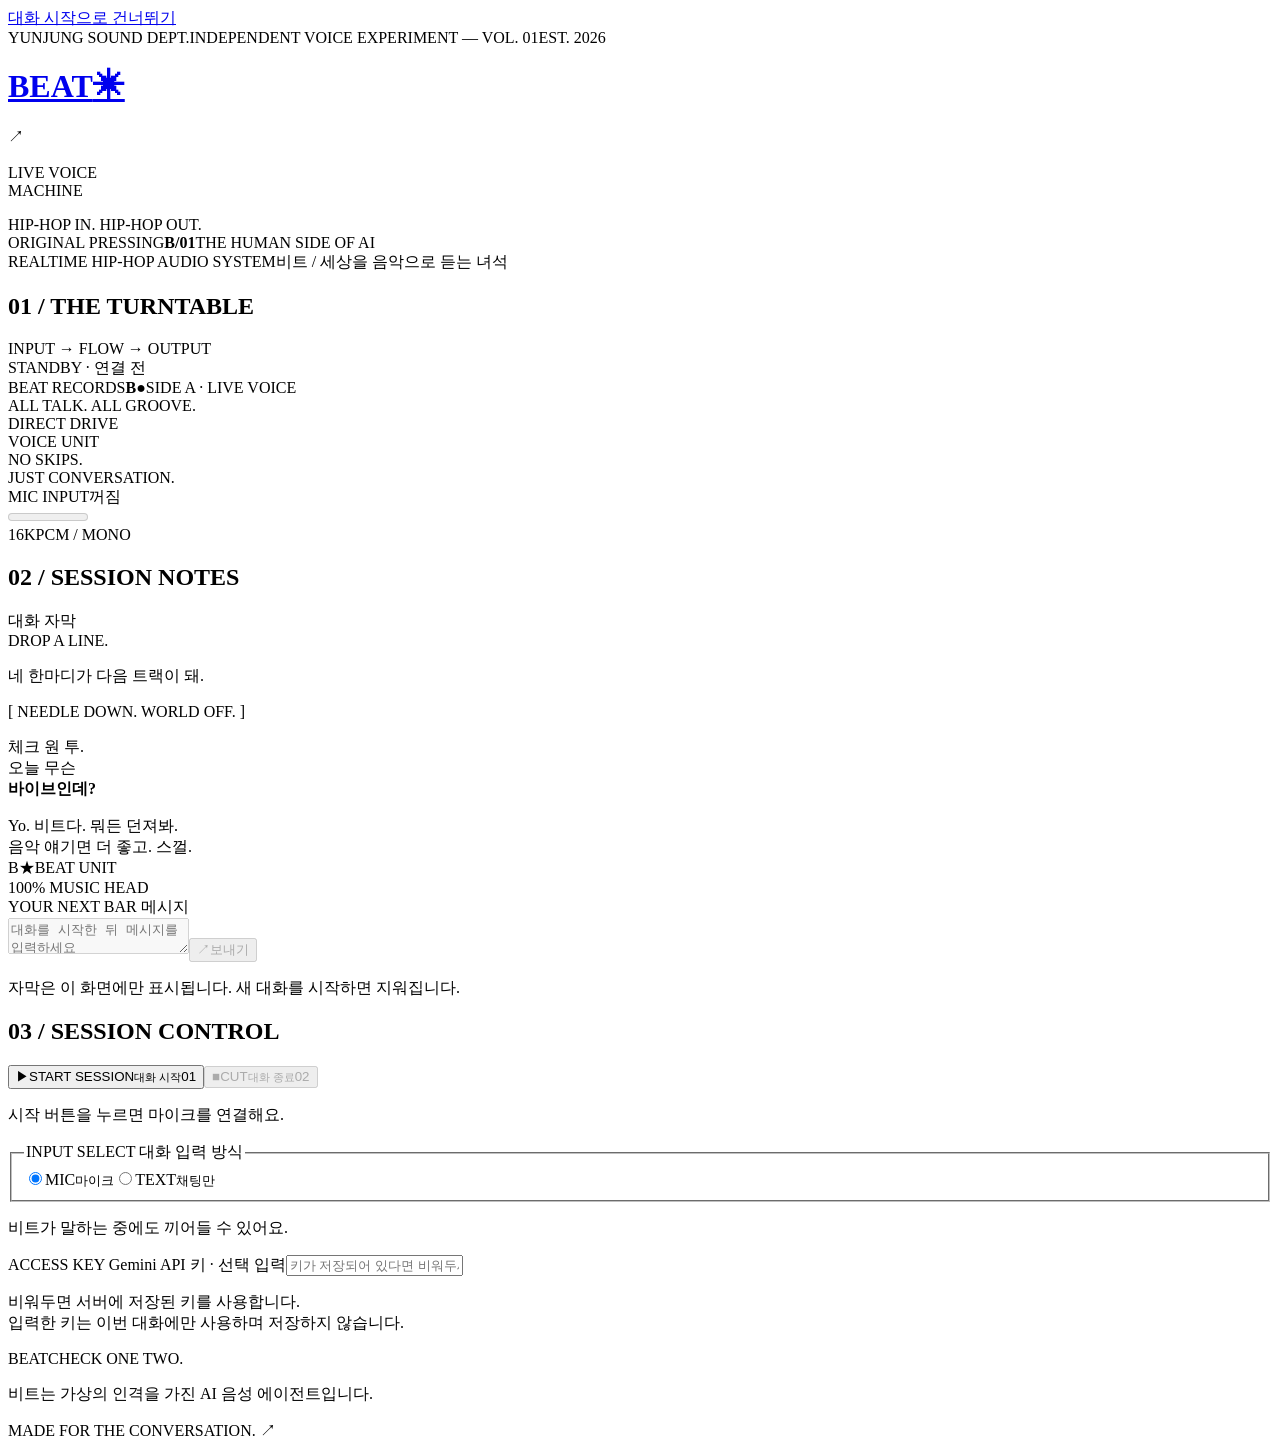
==== Yunjung/index.html @ 175ecb57 "0923 Update" ====
<!doctype html>
<html lang="ko">
<head>
  <meta charset="UTF-8">
  <meta name="viewport" content="width=device-width, initial-scale=1">
  <meta name="theme-color" content="#20201e">
  <title>BEAT — Live Voice Machine</title>
  <link rel="stylesheet" href="/style.css">
  <script type="module" src="/app.js"></script>
</head>
<body data-state="idle">
  <a class="skip-link" href="#start">대화 시작으로 건너뛰기</a>
  <div class="machine">
    <header class="masthead">
      <div class="topline"><span>YUNJUNG SOUND DEPT.</span><span>INDEPENDENT VOICE EXPERIMENT — VOL. 01</span><span class="edition">EST. 2026</span></div>
      <div class="identity">
        <h1><a href="/" class="brand" aria-label="비트 BEAT 홈">BEAT<span class="brand-dot" aria-hidden="true">✳</span></a></h1>
        <div class="identity-note"><span class="unit-mark" aria-hidden="true">↗</span><p>LIVE VOICE<br>MACHINE</p><span class="mono">HIP-HOP IN. HIP-HOP OUT.</span></div>
        <div class="identity-stamp" aria-hidden="true"><span>ORIGINAL PRESSING</span><strong>B/01</strong><span>THE HUMAN SIDE OF AI</span></div>
      </div>
      <div class="header-strip"><span>REALTIME HIP-HOP AUDIO SYSTEM</span><span class="strip-right">비트 / 세상을 음악으로 듣는 녀석</span></div>
    </header>

    <main>
      <section class="deck" aria-labelledby="deck-title">
        <div class="deck-top"><h2 id="deck-title">01 / THE TURNTABLE</h2><span class="mono">INPUT → FLOW → OUTPUT</span></div>
        <div class="status-strip"><div class="status" role="status"><span class="dot" aria-hidden="true"></span><span id="status">STANDBY · 연결 전</span></div><span class="signal-dots" aria-hidden="true"><i></i><i></i><i></i></span></div>
        <div class="turntable" aria-hidden="true">
          <div class="platter"><div class="vinyl"><div class="record-label"><span>BEAT RECORDS</span><strong>B<span>●</span></strong><span>SIDE A · LIVE VOICE</span><span class="spindle"></span></div><span class="record-etch">ALL TALK. ALL GROOVE.</span></div></div>
          <div class="tonearm-base"></div><div class="tonearm"><span></span></div>
          <div class="deck-corner"><span class="power-led"></span><span>DIRECT DRIVE<br>VOICE UNIT</span></div>
          <span class="vinyl-caption">NO SKIPS.<br>JUST CONVERSATION.</span>
        </div>
        <div class="deck-bottom"><div class="meter-wrap"><div class="meter-label"><label for="level">MIC INPUT</label><span id="mic-state">꺼짐</span></div><meter id="level" min="0" max="1" value="0" aria-label="마이크 입력 크기"></meter></div><span class="format-label">16K<span>PCM / MONO</span></span></div>
      </section>

      <aside class="conversation paper" aria-labelledby="conversation-title">
        <span class="tape" aria-hidden="true"></span>
        <div class="panel-heading"><h2 id="conversation-title">02 / SESSION NOTES</h2><span class="mono">대화 자막</span></div>
        <div class="paper-intro"><span class="sticker">DROP A LINE.</span><p>네 한마디가 다음 트랙이 돼.</p></div>
        <div id="transcript" role="log" aria-label="대화 자막" aria-live="polite" tabindex="0">
          <div class="empty"><span class="empty-index">[ NEEDLE DOWN. WORLD OFF. ]</span><p>체크 원 투.<br>오늘 무슨<br><strong>바이브인데?</strong></p><span>Yo. 비트다. 뭐든 던져봐.<br>음악 얘기면 더 좋고. 스껄.</span><div class="mascot-slot" aria-hidden="true"><span class="mascot-badge">B<span>★</span></span><span>BEAT UNIT<br>100% MUSIC HEAD</span></div></div>
        </div>
        <form id="chat-form"><label for="chat-input">YOUR NEXT BAR <span>메시지</span></label><div class="message-row"><textarea id="chat-input" rows="2" maxlength="2000" placeholder="대화를 시작한 뒤 메시지를 입력하세요" disabled></textarea><button id="send" type="submit" disabled aria-label="메시지 보내기"><span aria-hidden="true">↗</span>보내기</button></div></form>
        <p class="caption">자막은 이 화면에만 표시됩니다. 새 대화를 시작하면 지워집니다.</p>
      </aside>

      <section class="control-panel" aria-labelledby="controls-title">
        <div class="session-controls"><h2 id="controls-title">03 / SESSION CONTROL</h2><div class="controls"><button id="start" class="primary"><span class="pad-icon" aria-hidden="true">▶</span><span>START SESSION<small>대화 시작</small></span><span class="pad-number" aria-hidden="true">01</span></button><button id="stop" disabled><span class="pad-icon" aria-hidden="true">■</span><span>CUT<small>대화 종료</small></span><span class="pad-number" aria-hidden="true">02</span></button></div><p id="hint">시작 버튼을 누르면 마이크를 연결해요.</p><p id="notice" role="alert" hidden></p></div>
        <div class="input-controls"><fieldset id="input-mode"><legend>INPUT SELECT <span>대화 입력 방식</span></legend><div class="mode-switch"><label><input type="radio" name="mode" value="voice" checked><span>MIC<small>마이크</small></span></label><label><input type="radio" name="mode" value="chat"><span>TEXT<small>채팅만</small></span></label></div></fieldset><p class="control-note">비트가 말하는 중에도 끼어들 수 있어요.</p></div>
        <div class="key-field"><label for="api-key">ACCESS KEY <span>Gemini API 키 · 선택 입력</span></label><input id="api-key" type="password" autocomplete="off" spellcheck="false" maxlength="512" placeholder="키가 저장되어 있다면 비워두세요" aria-describedby="key-help"><p id="key-help">비워두면 서버에 저장된 키를 사용합니다.<br>입력한 키는 이번 대화에만 사용하며 저장하지 않습니다.</p></div>
      </section>
    </main>
    <footer><span class="footer-brand">BEAT<span>CHECK ONE TWO.</span></span><p>비트는 가상의 인격을 가진 AI 음성 에이전트입니다.</p><span class="mono">MADE FOR THE CONVERSATION. ↗</span></footer>
  </div>
</body>
</html>
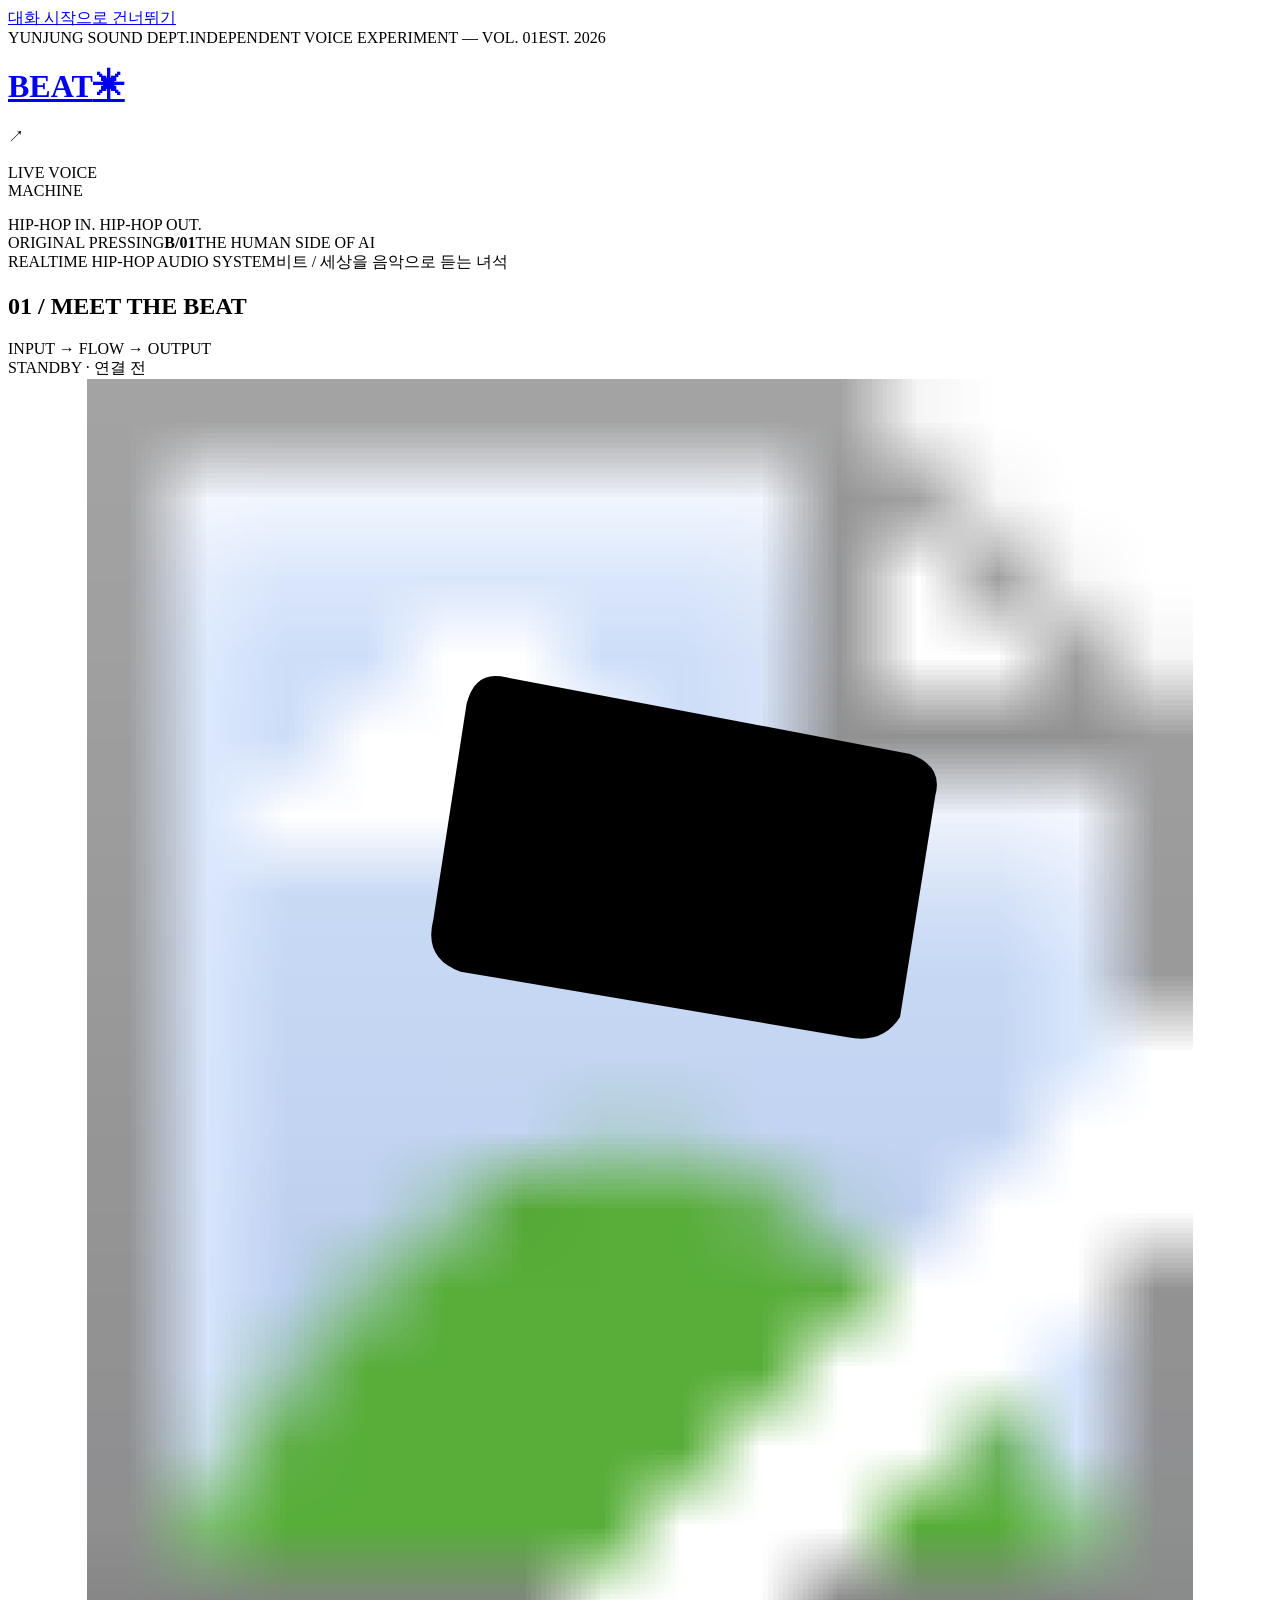
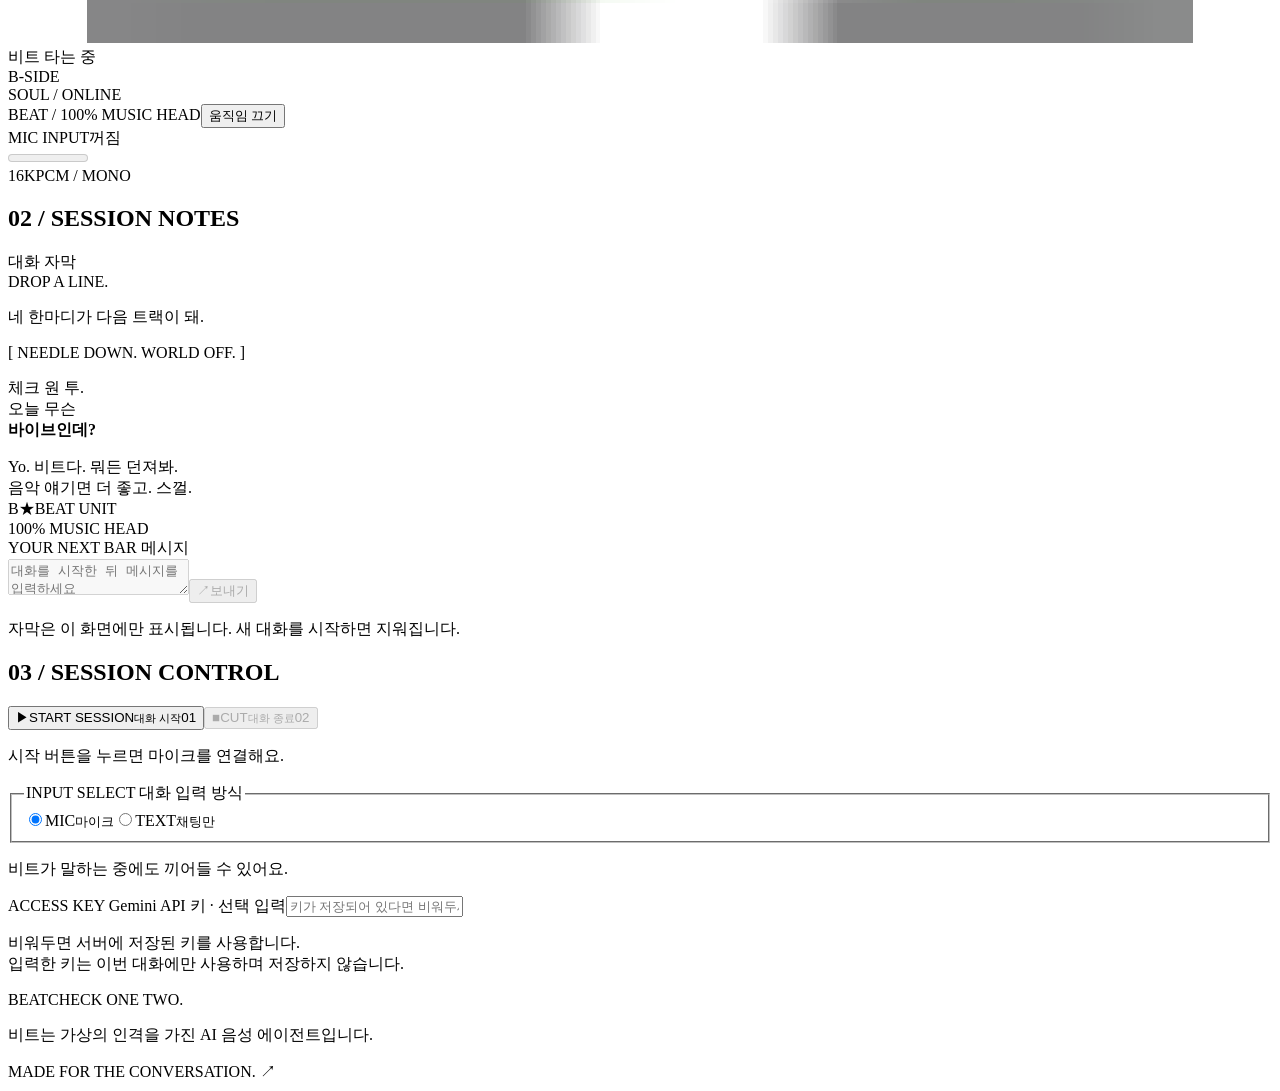
==== commit 41b06275: "0929 Update" ====
--- a/Yunjung/index.html
+++ b/Yunjung/index.html
@@ -23,14 +23,29 @@
 
     <main>
       <section class="deck" aria-labelledby="deck-title">
-        <div class="deck-top"><h2 id="deck-title">01 / THE TURNTABLE</h2><span class="mono">INPUT → FLOW → OUTPUT</span></div>
+        <div class="deck-top"><h2 id="deck-title">01 / MEET THE BEAT</h2><span class="mono">INPUT → FLOW → OUTPUT</span></div>
         <div class="status-strip"><div class="status" role="status"><span class="dot" aria-hidden="true"></span><span id="status">STANDBY · 연결 전</span></div><span class="signal-dots" aria-hidden="true"><i></i><i></i><i></i></span></div>
-        <div class="turntable" aria-hidden="true">
-          <div class="platter"><div class="vinyl"><div class="record-label"><span>BEAT RECORDS</span><strong>B<span>●</span></strong><span>SIDE A · LIVE VOICE</span><span class="spindle"></span></div><span class="record-etch">ALL TALK. ALL GROOVE.</span></div></div>
-          <div class="tonearm-base"></div><div class="tonearm"><span></span></div>
-          <div class="deck-corner"><span class="power-led"></span><span>DIRECT DRIVE<br>VOICE UNIT</span></div>
-          <span class="vinyl-caption">NO SKIPS.<br>JUST CONVERSATION.</span>
+        <div class="character-stage" id="beat-character" data-motion="on">
+          <div class="character-orbit" aria-hidden="true"></div>
+          <div class="stage-platter" aria-hidden="true"><div class="vinyl"></div></div>
+          <div class="character-energy" aria-hidden="true"><i></i><i></i><i></i></div>
+          <div class="character-bounce">
+            <svg class="beat-character" viewBox="0 0 1254 1254" role="img" aria-labelledby="character-title">
+              <title id="character-title">보라색 스냅백을 쓴 비트. 디스플레이의 눈과 몸짓으로 대화에 반응하는 힙합 로봇.</title>
+              <image href="/assets/beat-mascot.png" width="1254" height="1254" />
+              <!-- A separate OLED face layer preserves the original PNG. -->
+              <g class="character-face">
+                <path class="face-screen" d="M489 295 Q463 291 455 322 L422 536 Q412 575 449 588 L833 653 Q868 660 885 633 L920 413 Q928 384 895 372 Z" />
+                <g transform="translate(550 450) rotate(11)"><g class="eye-blink"><rect class="eye eye-left" x="-61" y="-48" width="122" height="96" rx="45" /></g></g>
+                <g transform="translate(783 490) rotate(11)"><g class="eye-blink"><rect class="eye eye-right" x="-60" y="-57" width="120" height="114" rx="53" /></g></g>
+                <g class="thinking-pixels" transform="translate(607 562) rotate(11)" aria-hidden="true"><circle cx="0" cy="0" r="7"/><circle cx="30" cy="0" r="7"/><circle cx="60" cy="0" r="7"/></g>
+              </g>
+            </svg>
+          </div>
+          <div class="character-caption"><span class="power-led" aria-hidden="true"></span><span id="character-mood">비트 타는 중</span></div>
+          <span class="character-side-label" aria-hidden="true">B-SIDE<br>SOUL / ONLINE</span>
         </div>
+        <div class="character-toolbar"><span class="mono">BEAT / 100% MUSIC HEAD</span><button id="motion-toggle" type="button" aria-pressed="true" aria-controls="beat-character">움직임 끄기</button></div>
         <div class="deck-bottom"><div class="meter-wrap"><div class="meter-label"><label for="level">MIC INPUT</label><span id="mic-state">꺼짐</span></div><meter id="level" min="0" max="1" value="0" aria-label="마이크 입력 크기"></meter></div><span class="format-label">16K<span>PCM / MONO</span></span></div>
       </section>
 
